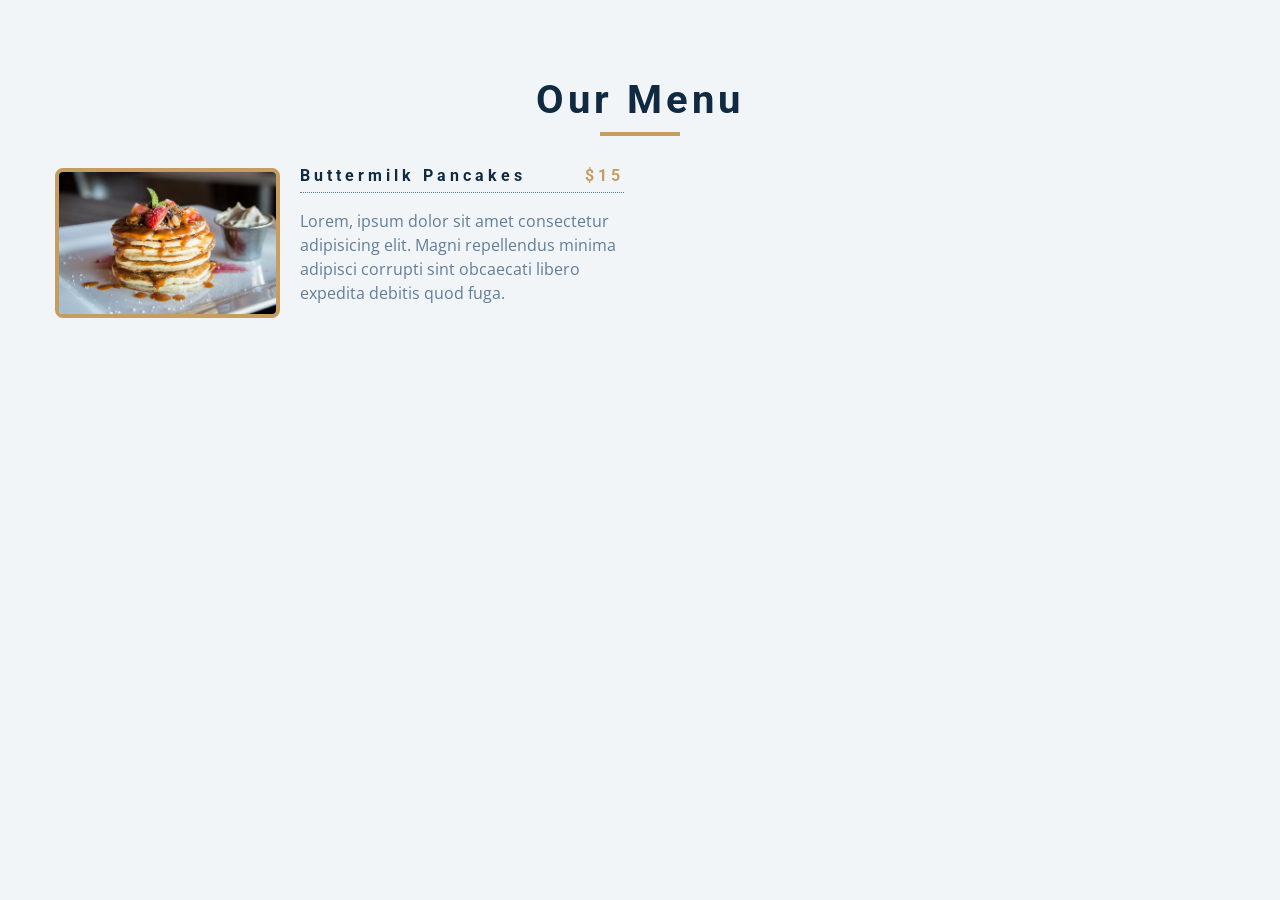
==== 08 - Menu/index.html @ eccfa564 "Completed HTML for menu item" ====
<!DOCTYPE html>
<html lang="en">
  <head>
    <meta charset="UTF-8" />
    <meta name="viewport" content="width=device-width, initial-scale=1.0" />
    <title>Starter</title>
    <!-- font-awesome -->
    <link
      rel="stylesheet"
      href="https://cdnjs.cloudflare.com/ajax/libs/font-awesome/5.14.0/css/all.min.css"
    />
    <!-- styles -->
    <link rel="stylesheet" href="styles.css" />
  </head>
  <body>
    <section class="menu">
      <!-- title -->
      <div class="title">
        <h2>our menu</h2>
        <div class="underline"></div>
      </div>
      <!-- filter buttons -->
      <!-- menu items -->
      <div class="section-center">
        <!-- single item -->
        <article class="menu-item">
          <img src="./menu-item.jpeg" class="photo" alt="menu item">
          <div class="item-info">
            <header>
              <h4>buttermilk pancakes</h4>
              <h4 class="price">$15</h4>
            </header>
            <p class="item-text">Lorem, ipsum dolor sit amet consectetur adipisicing elit. Magni repellendus minima adipisci corrupti sint obcaecati libero expedita debitis quod fuga.</p>
          </div>
        </article>
        <!-- end of single item -->
      </div>
    </section>
    <!-- javascript -->
    <script src="app.js"></script>
  </body>
</html>
---- 08 - Menu/styles.css ----
/*
=============== 
Fonts
===============
*/
@import url("https://fonts.googleapis.com/css?family=Open+Sans|Roboto:400,700&display=swap");

/*
=============== 
Variables
===============
*/

:root {
  /* dark shades of primary color*/
  --clr-primary-1: hsl(205, 86%, 17%);
  --clr-primary-2: hsl(205, 77%, 27%);
  --clr-primary-3: hsl(205, 72%, 37%);
  --clr-primary-4: hsl(205, 63%, 48%);
  /* primary/main color */
  --clr-primary-5: #49a6e9;
  /* lighter shades of primary color */
  --clr-primary-6: hsl(205, 89%, 70%);
  --clr-primary-7: hsl(205, 90%, 76%);
  --clr-primary-8: hsl(205, 86%, 81%);
  --clr-primary-9: hsl(205, 90%, 88%);
  --clr-primary-10: hsl(205, 100%, 96%);
  /* darkest grey - used for headings */
  --clr-grey-1: hsl(209, 61%, 16%);
  --clr-grey-2: hsl(211, 39%, 23%);
  --clr-grey-3: hsl(209, 34%, 30%);
  --clr-grey-4: hsl(209, 28%, 39%);
  /* grey used for paragraphs */
  --clr-grey-5: hsl(210, 22%, 49%);
  --clr-grey-6: hsl(209, 23%, 60%);
  --clr-grey-7: hsl(211, 27%, 70%);
  --clr-grey-8: hsl(210, 31%, 80%);
  --clr-grey-9: hsl(212, 33%, 89%);
  --clr-grey-10: hsl(210, 36%, 96%);
  --clr-white: #fff;
  --clr-red-dark: hsl(360, 67%, 44%);
  --clr-red-light: hsl(360, 71%, 66%);
  --clr-green-dark: hsl(125, 67%, 44%);
  --clr-green-light: hsl(125, 71%, 66%);
  --clr-gold: #c59d5f;
  --clr-black: #222;
  --ff-primary: "Roboto", sans-serif;
  --ff-secondary: "Open Sans", sans-serif;
  --transition: all 0.3s linear;
  --spacing: 0.25rem;
  --radius: 0.5rem;
  --light-shadow: 0 5px 15px rgba(0, 0, 0, 0.1);
  --dark-shadow: 0 5px 15px rgba(0, 0, 0, 0.2);
  --max-width: 1170px;
  --fixed-width: 620px;
}
/*
=============== 
Global Styles
===============
*/

*,
::after,
::before {
  margin: 0;
  padding: 0;
  box-sizing: border-box;
}
body {
  font-family: var(--ff-secondary);
  background: var(--clr-grey-10);
  color: var(--clr-grey-1);
  line-height: 1.5;
  font-size: 0.875rem;
}
ul {
  list-style-type: none;
}
a {
  text-decoration: none;
}
img:not(.logo) {
  width: 100%;
}
img {
  display: block;
}

h1,
h2,
h3,
h4 {
  letter-spacing: var(--spacing);
  text-transform: capitalize;
  line-height: 1.25;
  margin-bottom: 0.75rem;
  font-family: var(--ff-primary);
}
h1 {
  font-size: 3rem;
}
h2 {
  font-size: 2rem;
}
h3 {
  font-size: 1.25rem;
}
h4 {
  font-size: 0.875rem;
}
p {
  margin-bottom: 1.25rem;
  color: var(--clr-grey-5);
}
@media screen and (min-width: 800px) {
  h1 {
    font-size: 4rem;
  }
  h2 {
    font-size: 2.5rem;
  }
  h3 {
    font-size: 1.75rem;
  }
  h4 {
    font-size: 1rem;
  }
  body {
    font-size: 1rem;
  }
  h1,
  h2,
  h3,
  h4 {
    line-height: 1;
  }
}
/*  global classes */

.btn {
  text-transform: uppercase;
  background: transparent;
  color: var(--clr-black);
  padding: 0.375rem 0.75rem;
  letter-spacing: var(--spacing);
  display: inline-block;
  transition: var(--transition);
  font-size: 0.875rem;
  border: 2px solid var(--clr-black);
  cursor: pointer;
  box-shadow: 0 1px 3px rgba(0, 0, 0, 0.2);
  border-radius: var(--radius);
}
.btn:hover {
  color: var(--clr-white);
  background: var(--clr-black);
}
/* section */
.section {
  padding: 5rem 0;
}

main {
  min-height: 100vh;
  display: grid;
  place-items: center;
}
/*
=============== 
Menu
===============
*/

.menu {
  padding: 5rem 0;
}
.title {
  text-align: center;
  margin-bottom: 2rem;
}
.underline {
  width: 5rem;
  height: 0.25rem;
  background: var(--clr-gold);
  margin-left: auto;
  margin-right: auto;
}
.btn-container {
  margin-bottom: 4rem;
  display: flex;
  justify-content: center;
}
.filter-btn {
  background: transparent;
  border-color: var(--clr-gold);
  font-size: 1rem;
  text-transform: capitalize;
  margin: 0 0.5rem;
  letter-spacing: 1px;
  border-radius: var(--radius);
  padding: 0.375rem 0.75rem;
  color: var(--clr-gold);
  cursor: pointer;
  transition: var(--transition);
}
.filter-btn:hover {
  background: var(--clr-gold);
  color: var(--clr-white);
}
.section-center {
  width: 90vw;
  margin: 0 auto;
  max-width: 1170px;
  display: grid;
  gap: 3rem 2rem;
  justify-items: center;
}
.menu-item {
  display: grid;
  gap: 1rem 2rem;
  max-width: 25rem;
}
.photo {
  object-fit: cover;
  height: 200px;
  border: 0.25rem solid var(--clr-gold);
  border-radius: var(--radius);
}
.item-info header {
  display: flex;
  justify-content: space-between;
  border-bottom: 0.5px dotted var(--clr-grey-5);
}
.item-info h4 {
  margin-bottom: 0.5rem;
}
.price {
  color: var(--clr-gold);
}
.item-text {
  margin-bottom: 0;
  padding-top: 1rem;
}

@media screen and (min-width: 768px) {
  .menu-item {
    grid-template-columns: 225px 1fr;
    gap: 0 1.25rem;
    max-width: 40rem;
  }
  .photo {
    height: 175px;
  }
}
@media screen and (min-width: 1200px) {
  .section-center {
    width: 95vw;
    grid-template-columns: 1fr 1fr;
  }
  .photo {
    height: 150px;
  }
}
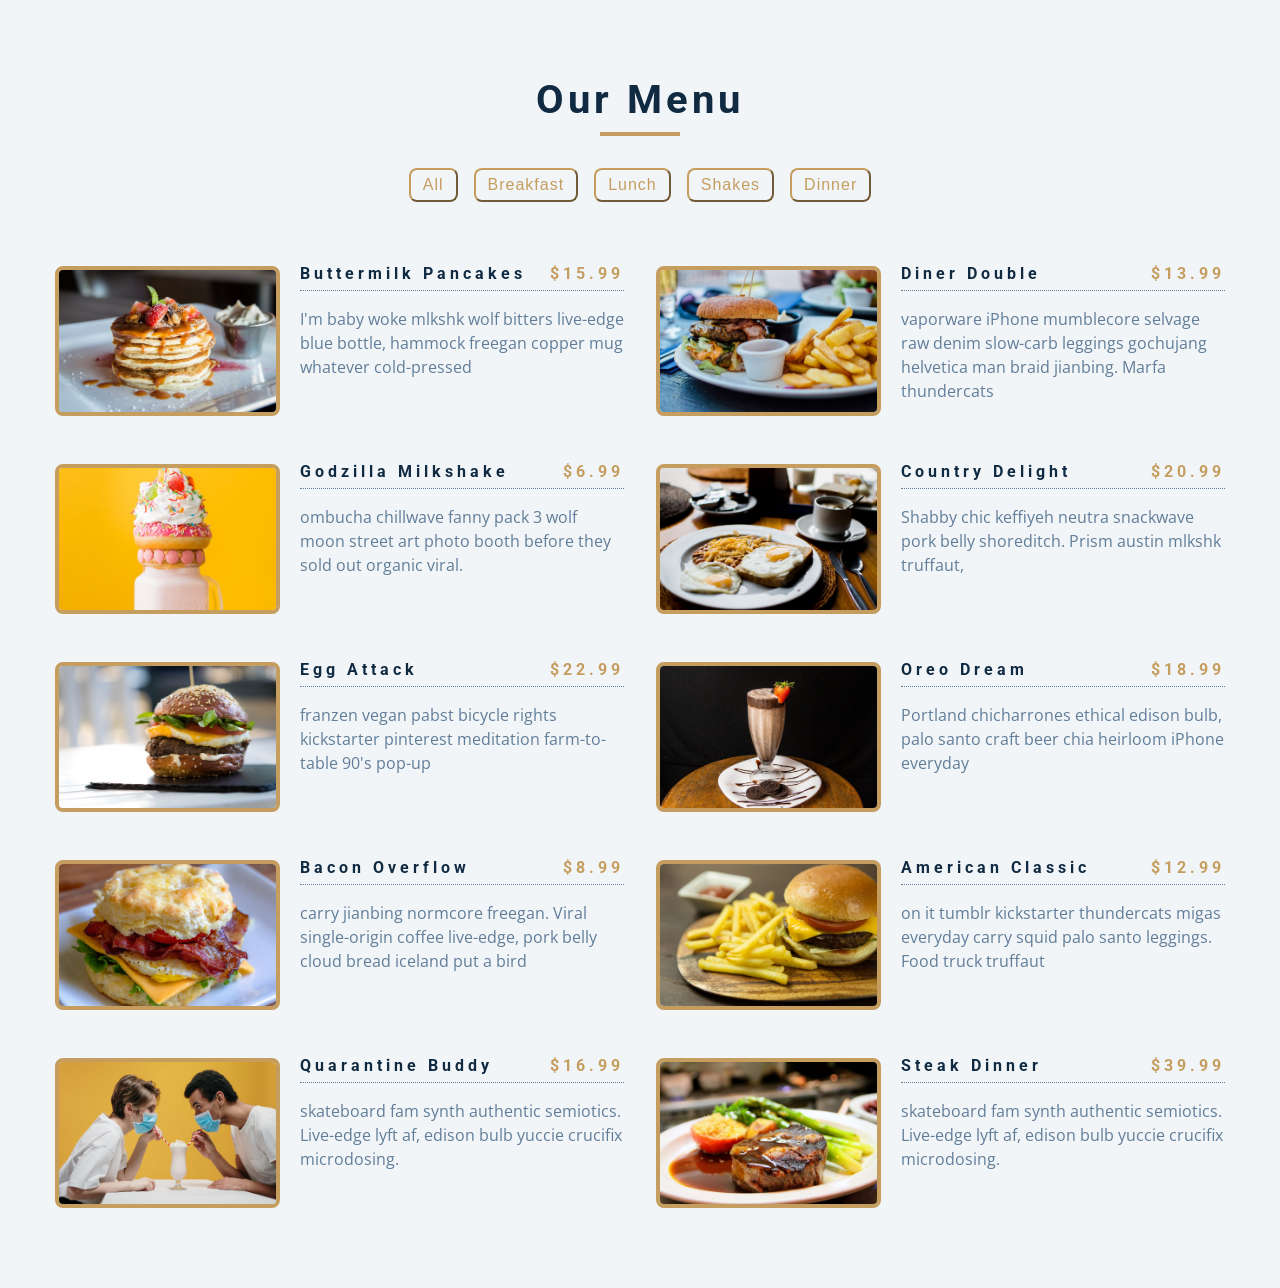
==== commit b3073de6: "Completed the project" ====
--- a/08 - Menu/index.html
+++ b/08 - Menu/index.html
@@ -20,19 +20,16 @@
         <div class="underline"></div>
       </div>
       <!-- filter buttons -->
+      <div class="btn-container">
+        <!-- <button class="filter-btn" type="button" data-id="all">all</button>
+        <button class="filter-btn" type="button" data-id="breakfast">breakfast</button>
+        <button class="filter-btn" type="button" data-id="lunch">lunch</button>
+        <button class="filter-btn" type="button" data-id="shakes">shakes</button> -->
+      </div>
       <!-- menu items -->
       <div class="section-center">
         <!-- single item -->
-        <article class="menu-item">
-          <img src="./menu-item.jpeg" class="photo" alt="menu item">
-          <div class="item-info">
-            <header>
-              <h4>buttermilk pancakes</h4>
-              <h4 class="price">$15</h4>
-            </header>
-            <p class="item-text">Lorem, ipsum dolor sit amet consectetur adipisicing elit. Magni repellendus minima adipisci corrupti sint obcaecati libero expedita debitis quod fuga.</p>
-          </div>
-        </article>
+        
         <!-- end of single item -->
       </div>
     </section>
